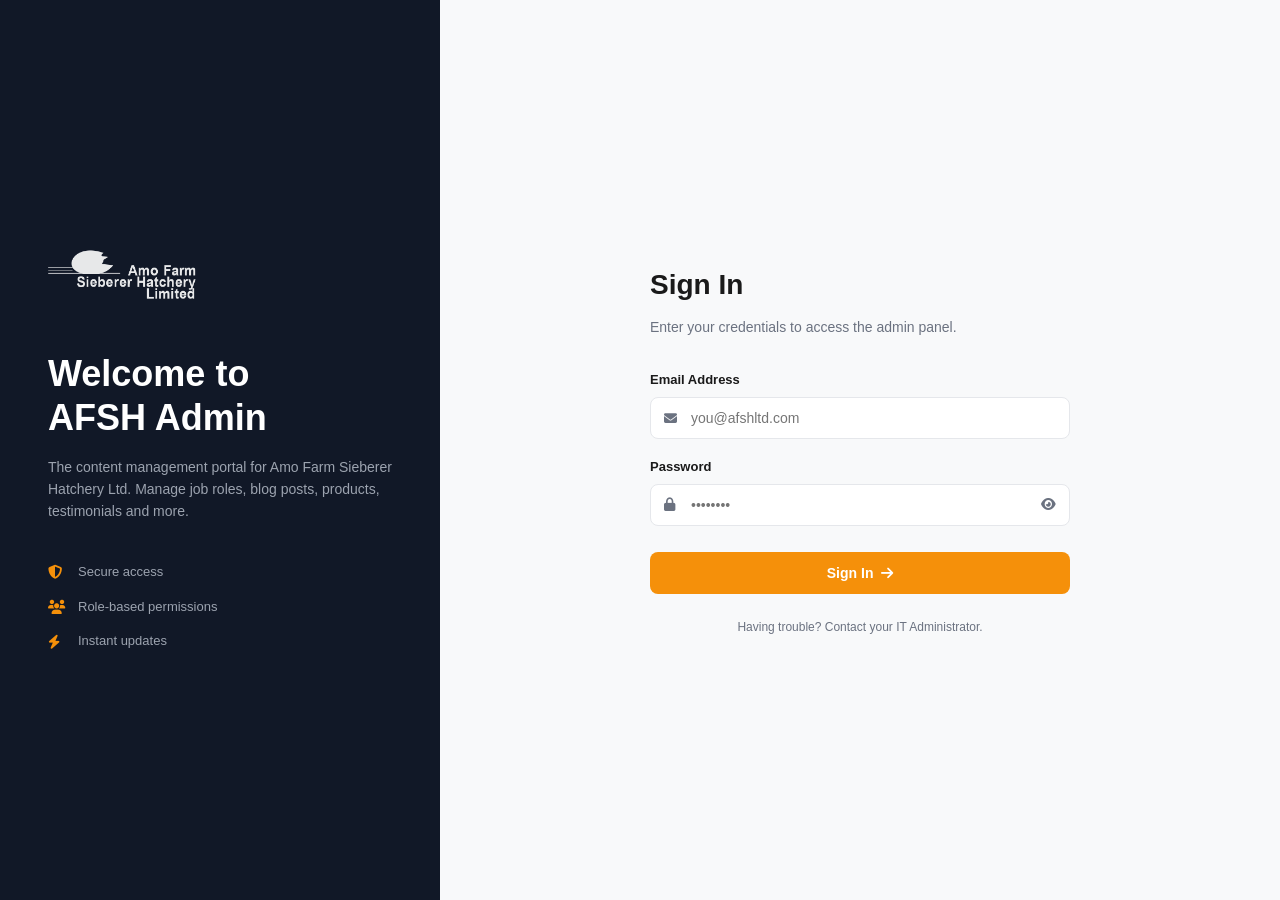
==== admin/index.html @ e3906a3b "admin pages/back end added." ====
<!DOCTYPE html>
<html lang="en">
<head>
  <meta charset="UTF-8"/>
  <meta name="viewport" content="width=device-width, initial-scale=1.0"/>
  <title>AFSH Admin – Login</title>
  <link rel="stylesheet" href="https://cdnjs.cloudflare.com/ajax/libs/font-awesome/6.5.0/css/all.min.css"/>
  <link href="https://api.fontshare.com/v2/css?f[]=clash-grotesk@200,300,400,500,600,700,1&display=swap" rel="stylesheet"/>
  <link rel="stylesheet" href="admin.css"/>
</head>
<body class="login-page">

  <div class="login-wrap">

    <div class="login-left">
      <div class="login-left-inner">
        <div class="login-logo">
          <img src="../AMOfarm-LOGO.png" alt="AFSH Logo"/>
        </div>
        <h1>Welcome to<br>AFSH Admin</h1>
        <p>The content management portal for Amo Farm Sieberer Hatchery Ltd. Manage job roles, blog posts, products, testimonials and more.</p>
        <div class="login-features">
          <div class="login-feature">
            <i class="fa-solid fa-shield-halved"></i>
            <span>Secure access</span>
          </div>
          <div class="login-feature">
            <i class="fa-solid fa-users"></i>
            <span>Role-based permissions</span>
          </div>
          <div class="login-feature">
            <i class="fa-solid fa-bolt"></i>
            <span>Instant updates</span>
          </div>
        </div>
      </div>
    </div>

    <div class="login-right">
      <div class="login-form-wrap">
        <h2>Sign In</h2>
        <p class="login-sub">Enter your credentials to access the admin panel.</p>

        <div class="alert alert-error" id="loginError" style="display:none;">
          <i class="fa-solid fa-circle-exclamation"></i>
          <span id="loginErrorMsg">Invalid email or password.</span>
        </div>

        <form id="loginForm">
          <div class="form-group">
            <label>Email Address</label>
            <div class="input-wrap">
              <i class="fa-solid fa-envelope"></i>
              <input type="email" id="loginEmail" placeholder="you@afshltd.com" required/>
            </div>
          </div>
          <div class="form-group">
            <label>Password</label>
            <div class="input-wrap">
              <i class="fa-solid fa-lock"></i>
              <input type="password" id="loginPassword" placeholder="••••••••" required/>
              <button type="button" class="toggle-pass" onclick="togglePassword()">
                <i class="fa-solid fa-eye" id="eyeIcon"></i>
              </button>
            </div>
          </div>
          <button type="submit" class="btn-login" id="loginBtn">
            Sign In &nbsp;<i class="fa-solid fa-arrow-right"></i>
          </button>
        </form>

        <p class="login-footer">Having trouble? Contact your IT Administrator.</p>
      </div>
    </div>

  </div>

  <script src="admin.js"></script>
  <script>
    // Toggle password visibility
    function togglePassword() {
      var input = document.getElementById('loginPassword');
      var icon  = document.getElementById('eyeIcon');
      if (input.type === 'password') {
        input.type = 'text';
        icon.className = 'fa-solid fa-eye-slash';
      } else {
        input.type = 'password';
        icon.className = 'fa-solid fa-eye';
      }
    }

    document.getElementById('loginForm').addEventListener('submit', async function(e) {
      e.preventDefault();
      var btn   = document.getElementById('loginBtn');
      var error = document.getElementById('loginError');
      var email = document.getElementById('loginEmail').value;
      var pass  = document.getElementById('loginPassword').value;

      btn.innerHTML = '<i class="fa-solid fa-spinner fa-spin"></i> Signing in...';
      btn.disabled  = true;
      error.style.display = 'none';

      var result = await adminLogin(email, pass);

      if (result.success) {
        window.location.href = 'dashboard.html';
      } else {
        error.style.display = 'flex';
        document.getElementById('loginErrorMsg').textContent = result.message || 'Invalid email or password.';
        btn.innerHTML = 'Sign In &nbsp;<i class="fa-solid fa-arrow-right"></i>';
        btn.disabled  = false;
      }
    });

    // If already logged in redirect to dashboard
    if (localStorage.getItem('afsh_admin_user')) {
      window.location.href = 'dashboard.html';
    }
  </script>
</body>
</html>
---- admin/admin.css ----
*, *::before, *::after {
  box-sizing: border-box;
  margin: 0;
  padding: 0;
}

:root {
  --orange:      #F5900A;
  --orange-dark: #C97200;
  --orange-light:#FFF3E0;
  --white:       #FFFFFF;
  --offwhite:    #F8F9FA;
  --text:        #1A1A1A;
  --text-muted:  #6B7280;
  --border:      #E5E7EB;
  --sidebar-bg:  #111827;
  --sidebar-text:#9CA3AF;
  --success:     #10B981;
  --error:       #EF4444;
  --dark:        #111111;
}

body {
  font-family: 'Clash Grotesk', sans-serif;
  background: var(--offwhite);
  color: var(--text);
  line-height: 1.6;
}

a { text-decoration: none; color: inherit; }

img { max-width: 100%; display: block; }

.login-page {
  background: var(--offwhite);
  min-height: 100vh;
  display: flex;
  align-items: stretch;
}

.login-wrap {
  display: flex;
  width: 100%;
  min-height: 100vh;
}

.login-left {
  width: 440px;
  flex-shrink: 0;
  background: var(--sidebar-bg);
  display: flex;
  align-items: center;
  padding: 48px;
}

.login-left-inner {
  width: 100%;
}

.login-logo {
  margin-bottom: 48px;
}

.login-logo img {
  height: 56px;
  width: auto;
  filter: brightness(0) invert(1);
  opacity: 0.9;
}

.login-left h1 {
  font-size: 36px;
  font-weight: 700;
  color: var(--white);
  line-height: 44px;
  margin-bottom: 16px;
}

.login-left p {
  font-size: 14px;
  color: var(--sidebar-text);
  line-height: 22px;
  margin-bottom: 40px;
  font-weight: 300;
}

.login-features {
  display: flex;
  flex-direction: column;
  gap: 14px;
}

.login-feature {
  display: flex;
  align-items: center;
  gap: 12px;
  font-size: 13px;
  color: var(--sidebar-text);
}

.login-feature i {
  color: var(--orange);
  font-size: 14px;
  width: 18px;
}

.login-right {
  flex: 1;
  display: flex;
  align-items: center;
  justify-content: center;
  padding: 48px;
}

.login-form-wrap {
  width: 100%;
  max-width: 420px;
}

.login-form-wrap h2 {
  font-size: 28px;
  font-weight: 700;
  color: var(--text);
  margin-bottom: 8px;
}

.login-sub {
  font-size: 14px;
  color: var(--text-muted);
  margin-bottom: 32px;
}

.form-group {
  display: flex;
  flex-direction: column;
  gap: 6px;
  margin-bottom: 18px;
}

.form-group label {
  font-size: 13px;
  font-weight: 600;
  color: var(--text);
}

.form-group label small {
  font-weight: 300;
  color: var(--text-muted);
  margin-left: 6px;
}

.input-wrap {
  position: relative;
  display: flex;
  align-items: center;
}

.input-wrap > i {
  position: absolute;
  left: 14px;
  color: var(--text-muted);
  font-size: 13px;
}

.input-wrap input {
  width: 100%;
  padding: 12px 14px 12px 40px;
  border: 1px solid var(--border);
  border-radius: 8px;
  background: var(--white);
  font-size: 14px;
  font-family: 'Clash Grotesk', sans-serif;
  color: var(--text);
  outline: none;
  transition: border-color 0.2s;
}

.input-wrap input:focus {
  border-color: var(--orange);
}

.toggle-pass {
  position: absolute;
  right: 14px;
  background: none;
  border: none;
  cursor: pointer;
  color: var(--text-muted);
  font-size: 13px;
}

.btn-login {
  width: 100%;
  padding: 13px;
  background: var(--orange);
  color: var(--white);
  border: none;
  border-radius: 8px;
  font-size: 14px;
  font-weight: 600;
  font-family: 'Clash Grotesk', sans-serif;
  cursor: pointer;
  transition: background 0.2s, transform 0.2s;
  margin-top: 8px;
}

.btn-login:hover {
  background: var(--orange-dark);
  transform: translateY(-1px);
}

.btn-login:disabled {
  opacity: 0.7;
  cursor: not-allowed;
  transform: none;
}

.login-footer {
  text-align: center;
  font-size: 12px;
  color: var(--text-muted);
  margin-top: 24px;
}

.dashboard-page {
  display: flex;
  min-height: 100vh;
}

.sidebar {
  width: 240px;
  flex-shrink: 0;
  background: var(--sidebar-bg);
  display: flex;
  flex-direction: column;
  position: fixed;
  top: 0;
  left: 0;
  bottom: 0;
  z-index: 200;
  overflow-y: auto;
  transition: transform 0.3s;
}

.sidebar-logo {
  display: flex;
  align-items: center;
  gap: 10px;
  padding: 20px 20px 16px;
  border-bottom: 1px solid rgba(255,255,255,0.08);
  margin-bottom: 8px;
}

.sidebar-logo img {
  height: 36px;
  width: auto;
  filter: brightness(0) invert(1);
  opacity: 0.9;
}

.sidebar-logo span {
  font-size: 12px;
  font-weight: 600;
  color: var(--sidebar-text);
  text-transform: uppercase;
  letter-spacing: 0.5px;
}

.sidebar-nav {
  display: flex;
  flex-direction: column;
  padding: 8px 12px;
  flex: 1;
}

.nav-section-label {
  font-size: 10px;
  font-weight: 700;
  letter-spacing: 1.5px;
  text-transform: uppercase;
  color: rgba(255,255,255,0.25);
  padding: 16px 8px 6px;
}

.nav-item {
  display: flex;
  align-items: center;
  gap: 10px;
  padding: 10px 12px;
  border-radius: 8px;
  font-size: 13px;
  font-weight: 500;
  color: var(--sidebar-text);
  text-decoration: none;
  transition: background 0.2s, color 0.2s;
  margin-bottom: 2px;
  position: relative;
}

.nav-item:hover {
  background: rgba(255,255,255,0.06);
  color: var(--white);
}

.nav-item.active {
  background: var(--orange);
  color: var(--white);
}

.nav-item i {
  width: 16px;
  font-size: 14px;
}

.nav-item.logout {
  margin-top: auto;
  color: #EF4444;
}

.nav-item.logout:hover {
  background: rgba(239,68,68,0.1);
  color: #EF4444;
}

.nav-badge {
  margin-left: auto;
  background: var(--error);
  color: var(--white);
  font-size: 10px;
  font-weight: 700;
  padding: 2px 6px;
  border-radius: 100px;
  display: none;
}

.main-content {
  margin-left: 240px;
  flex: 1;
  display: flex;
  flex-direction: column;
  min-height: 100vh;
}

.topbar {
  height: 64px;
  background: var(--white);
  border-bottom: 1px solid var(--border);
  display: flex;
  align-items: center;
  justify-content: space-between;
  padding: 0 28px;
  position: sticky;
  top: 0;
  z-index: 100;
}

.sidebar-toggle {
  background: none;
  border: none;
  font-size: 18px;
  color: var(--text-muted);
  cursor: pointer;
  display: none;
  padding: 4px;
}

.topbar-right {
  display: flex;
  align-items: center;
  gap: 16px;
}

.topbar-user {
  display: flex;
  align-items: center;
  gap: 10px;
}

.user-avatar {
  width: 36px;
  height: 36px;
  border-radius: 50%;
  background: var(--orange);
  color: var(--white);
  font-size: 13px;
  font-weight: 700;
  display: flex;
  align-items: center;
  justify-content: center;
}

.user-name {
  display: block;
  font-size: 13px;
  font-weight: 600;
  color: var(--text);
}

.user-role {
  display: block;
  font-size: 11px;
  color: var(--text-muted);
  text-transform: capitalize;
}

.alert {
  display: flex;
  align-items: center;
  gap: 10px;
  padding: 12px 20px;
  font-size: 13px;
  font-weight: 500;
  margin: 16px 28px 0;
  border-radius: 8px;
}

.alert-success {
  background: #D1FAE5;
  color: #065F46;
  border: 1px solid #A7F3D0;
}

.alert-error {
  background: #FEE2E2;
  color: #991B1B;
  border: 1px solid #FECACA;
}

.content-section {
  display: none;
  padding: 28px;
  flex: 1;
}

.content-section.active {
  display: block;
}

.section-header {
  display: flex;
  align-items: flex-start;
  justify-content: space-between;
  margin-bottom: 24px;
  gap: 16px;
}

.section-header h2 {
  font-size: 22px;
  font-weight: 700;
  color: var(--text);
  margin-bottom: 4px;
}

.section-header p {
  font-size: 13px;
  color: var(--text-muted);
}

.btn-primary {
  display: inline-flex;
  align-items: center;
  gap: 6px;
  padding: 10px 20px;
  background: var(--orange);
  color: var(--white);
  border: none;
  border-radius: 8px;
  font-size: 13px;
  font-weight: 600;
  font-family: 'Clash Grotesk', sans-serif;
  cursor: pointer;
  transition: background 0.2s, transform 0.2s;
  text-decoration: none;
}

.btn-primary:hover {
  background: var(--orange-dark);
  transform: translateY(-1px);
}

.btn-secondary {
  display: inline-flex;
  align-items: center;
  gap: 6px;
  padding: 10px 20px;
  background: var(--offwhite);
  color: var(--text);
  border: 1px solid var(--border);
  border-radius: 8px;
  font-size: 13px;
  font-weight: 600;
  font-family: 'Clash Grotesk', sans-serif;
  cursor: pointer;
  transition: background 0.2s;
}

.btn-secondary:hover {
  background: var(--border);
}

.btn-danger {
  display: inline-flex;
  align-items: center;
  gap: 6px;
  padding: 10px 20px;
  background: var(--error);
  color: var(--white);
  border: none;
  border-radius: 8px;
  font-size: 13px;
  font-weight: 600;
  font-family: 'Clash Grotesk', sans-serif;
  cursor: pointer;
  transition: background 0.2s;
}

.btn-danger:hover {
  background: #DC2626;
}

.btn-icon {
  width: 32px;
  height: 32px;
  border-radius: 6px;
  border: 1px solid var(--border);
  background: var(--white);
  color: var(--text-muted);
  font-size: 12px;
  cursor: pointer;
  display: inline-flex;
  align-items: center;
  justify-content: center;
  transition: all 0.2s;
}

.btn-edit:hover {
  background: var(--orange-light);
  color: var(--orange);
  border-color: var(--orange);
}

.btn-delete:hover {
  background: #FEE2E2;
  color: var(--error);
  border-color: var(--error);
}

.data-table-wrap {
  background: var(--white);
  border-radius: 12px;
  border: 1px solid var(--border);
  overflow: hidden;
}

.data-table {
  width: 100%;
  border-collapse: collapse;
  font-size: 13px;
}

.data-table thead {
  background: var(--offwhite);
  border-bottom: 1px solid var(--border);
}

.data-table th {
  padding: 12px 16px;
  text-align: left;
  font-size: 11px;
  font-weight: 700;
  color: var(--text-muted);
  text-transform: uppercase;
  letter-spacing: 0.5px;
  white-space: nowrap;
}

.data-table td {
  padding: 14px 16px;
  border-bottom: 1px solid var(--border);
  color: var(--text);
  vertical-align: middle;
}

.data-table tr:last-child td {
  border-bottom: none;
}

.data-table tbody tr:hover {
  background: var(--offwhite);
}

.data-table tr.unread-row {
  background: #FFF7ED;
}

.loading-row,
.empty-row {
  text-align: center;
  color: var(--text-muted);
  padding: 40px 16px !important;
  font-size: 13px;
}

.actions {
  display: flex;
  gap: 6px;
  white-space: nowrap;
}

.truncate {
  max-width: 200px;
  overflow: hidden;
  text-overflow: ellipsis;
  white-space: nowrap;
}

.badge {
  display: inline-block;
  padding: 3px 10px;
  border-radius: 100px;
  font-size: 11px;
  font-weight: 600;
}

.badge-active {
  background: #D1FAE5;
  color: #065F46;
}

.badge-inactive {
  background: #FEE2E2;
  color: #991B1B;
}

.badge-featured {
  background: var(--orange-light);
  color: var(--orange-dark);
}

.modal-overlay {
  display: none;
  position: fixed;
  inset: 0;
  background: rgba(0,0,0,0.5);
  z-index: 300;
}

.modal {
  display: none;
  position: fixed;
  top: 50%;
  left: 50%;
  transform: translate(-50%, -50%);
  width: 90%;
  max-width: 680px;
  max-height: 90vh;
  background: var(--white);
  border-radius: 12px;
  z-index: 400;
  flex-direction: column;
  overflow: hidden;
}

.delete-modal {
  max-width: 420px;
}

.modal-header {
  display: flex;
  align-items: center;
  justify-content: space-between;
  padding: 20px 24px;
  border-bottom: 1px solid var(--border);
  flex-shrink: 0;
}

.modal-header h3 {
  font-size: 17px;
  font-weight: 700;
  color: var(--text);
}

.modal-close {
  width: 32px;
  height: 32px;
  border-radius: 6px;
  border: 1px solid var(--border);
  background: transparent;
  color: var(--text-muted);
  font-size: 14px;
  cursor: pointer;
  display: flex;
  align-items: center;
  justify-content: center;
  transition: background 0.2s;
}

.modal-close:hover {
  background: var(--offwhite);
}

.modal-body {
  padding: 24px;
  overflow-y: auto;
  flex: 1;
}

.modal-actions {
  display: flex;
  gap: 10px;
  justify-content: flex-end;
  margin-top: 24px;
  padding-top: 20px;
  border-top: 1px solid var(--border);
}

.form-input {
  width: 100%;
  padding: 10px 14px;
  border: 1px solid var(--border);
  border-radius: 8px;
  background: var(--offwhite);
  font-size: 13px;
  font-family: 'Clash Grotesk', sans-serif;
  color: var(--text);
  outline: none;
  transition: border-color 0.2s, background 0.2s;
}

.form-input:focus {
  border-color: var(--orange);
  background: var(--white);
}

.form-textarea {
  resize: vertical;
  min-height: 90px;
  line-height: 1.6;
}

.form-textarea.tall {
  min-height: 130px;
}

.form-row {
  display: grid;
  grid-template-columns: 1fr 1fr;
  gap: 16px;
}

.message-detail {
  display: flex;
  flex-direction: column;
  gap: 16px;
}

.msg-row {
  display: flex;
  flex-direction: column;
  gap: 4px;
}

.msg-row span {
  font-size: 11px;
  font-weight: 700;
  text-transform: uppercase;
  letter-spacing: 0.5px;
  color: var(--text-muted);
}

.msg-row p {
  font-size: 14px;
  color: var(--text);
  line-height: 22px;
}

.msg-row a {
  color: var(--orange);
}

/* ── SETTINGS ── */
.settings-card {
  background: var(--white);
  border: 1px solid var(--border);
  border-radius: 12px;
  padding: 28px;
  max-width: 480px;
}

.settings-card h3 {
  font-size: 16px;
  font-weight: 700;
  margin-bottom: 20px;
  color: var(--text);
}


@media (max-width: 960px) {
  .sidebar {
    transform: translateX(-100%);
  }

  .sidebar.open {
    transform: translateX(0);
  }

  .main-content {
    margin-left: 0;
  }

  .sidebar-toggle {
    display: block;
  }

  .login-left {
    display: none;
  }

  .login-right {
    padding: 32px 24px;
  }

  .form-row {
    grid-template-columns: 1fr;
  }

  .content-section {
    padding: 20px 16px;
  }

  .topbar {
    padding: 0 16px;
  }

  .data-table-wrap {
    overflow-x: auto;
  }
}

@media (max-width: 520px) {
  .section-header {
    flex-direction: column;
    align-items: flex-start;
  }

  .modal {
    width: 95%;
    max-height: 95vh;
  }
}
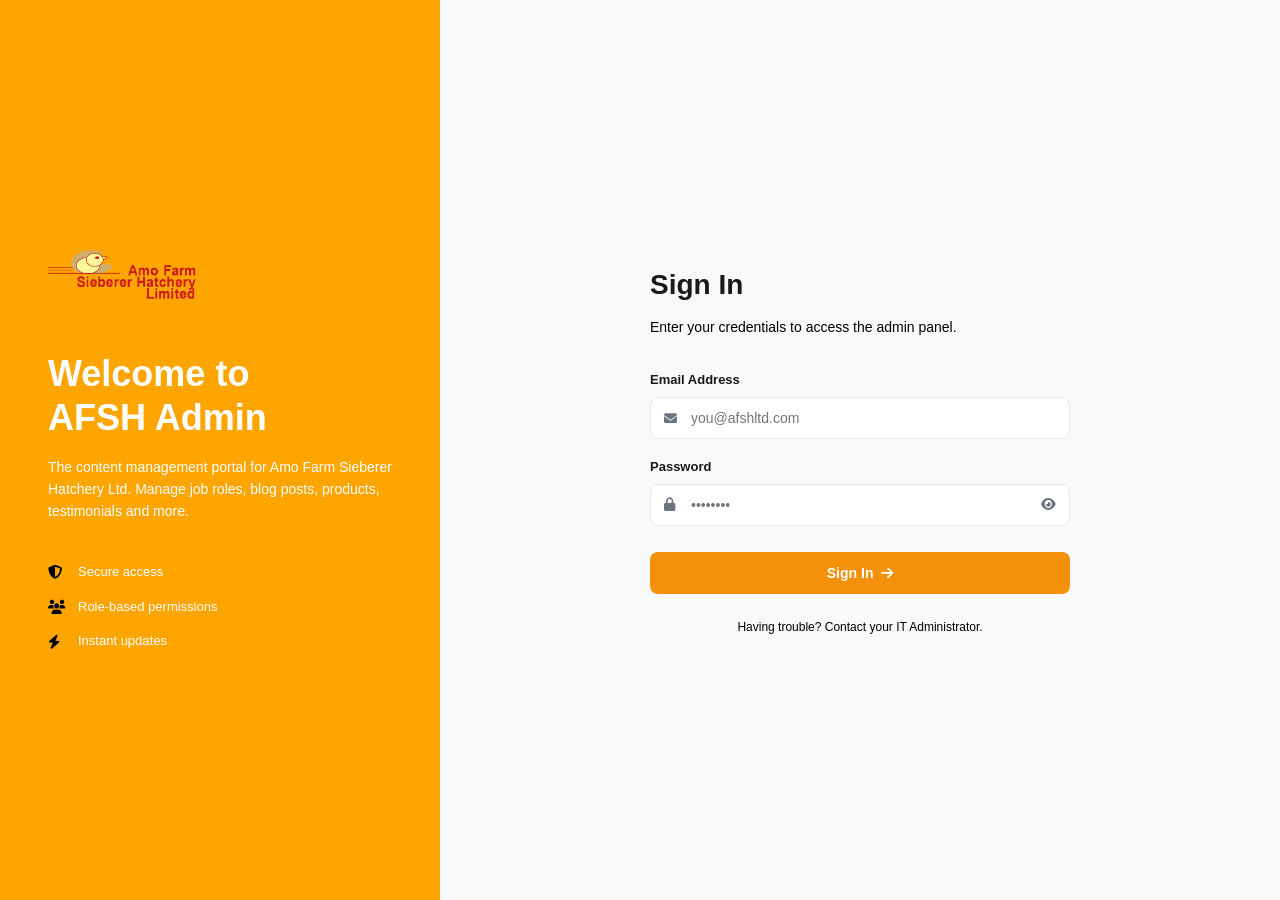
==== commit 7da14226: "admin panel." ====
--- a/admin/index.html
+++ b/admin/index.html
@@ -77,7 +77,6 @@
 
   <script src="admin.js"></script>
   <script>
-    // Toggle password visibility
     function togglePassword() {
       var input = document.getElementById('loginPassword');
       var icon  = document.getElementById('eyeIcon');
@@ -113,7 +112,6 @@
       }
     });
 
-    // If already logged in redirect to dashboard
     if (localStorage.getItem('afsh_admin_user')) {
       window.location.href = 'dashboard.html';
     }
--- a/admin/admin.css
+++ b/admin/admin.css
@@ -48,7 +48,7 @@
 .login-left {
   width: 440px;
   flex-shrink: 0;
-  background: var(--sidebar-bg);
+  background: orange;
   display: flex;
   align-items: center;
   padding: 48px;
@@ -65,8 +65,7 @@
 .login-logo img {
   height: 56px;
   width: auto;
-  filter: brightness(0) invert(1);
-  opacity: 0.9;
+
 }
 
 .login-left h1 {
@@ -79,10 +78,10 @@
 
 .login-left p {
   font-size: 14px;
-  color: var(--sidebar-text);
+  color: #fff;
+  font-weight: 500;
   line-height: 22px;
   margin-bottom: 40px;
-  font-weight: 300;
 }
 
 .login-features {
@@ -96,11 +95,11 @@
   align-items: center;
   gap: 12px;
   font-size: 13px;
-  color: var(--sidebar-text);
+  color: #fff;
 }
 
 .login-feature i {
-  color: var(--orange);
+  color: #000;
   font-size: 14px;
   width: 18px;
 }
@@ -127,7 +126,7 @@
 
 .login-sub {
   font-size: 14px;
-  color: var(--text-muted);
+  color: #000;
   margin-bottom: 32px;
 }
 
@@ -219,7 +218,7 @@
 .login-footer {
   text-align: center;
   font-size: 12px;
-  color: var(--text-muted);
+  color: #000;
   margin-top: 24px;
 }
 
@@ -231,7 +230,7 @@
 .sidebar {
   width: 240px;
   flex-shrink: 0;
-  background: var(--sidebar-bg);
+  background: orange;
   display: flex;
   flex-direction: column;
   position: fixed;
@@ -245,6 +244,7 @@
 
 .sidebar-logo {
   display: flex;
+  flex-direction: column;
   align-items: center;
   gap: 10px;
   padding: 20px 20px 16px;
@@ -253,16 +253,14 @@
 }
 
 .sidebar-logo img {
-  height: 36px;
-  width: auto;
-  filter: brightness(0) invert(1);
-  opacity: 0.9;
-}
-
-.sidebar-logo span {
+  height: 80px;
+  width: 200px;
+}
+
+.sidebar-logo p {
   font-size: 12px;
   font-weight: 600;
-  color: var(--sidebar-text);
+  color:#000;
   text-transform: uppercase;
   letter-spacing: 0.5px;
 }
@@ -279,7 +277,7 @@
   font-weight: 700;
   letter-spacing: 1.5px;
   text-transform: uppercase;
-  color: rgba(255,255,255,0.25);
+  color: #000;
   padding: 16px 8px 6px;
 }
 
@@ -291,7 +289,7 @@
   border-radius: 8px;
   font-size: 13px;
   font-weight: 500;
-  color: var(--sidebar-text);
+  color: #000;
   text-decoration: none;
   transition: background 0.2s, color 0.2s;
   margin-bottom: 2px;
@@ -315,12 +313,12 @@
 
 .nav-item.logout {
   margin-top: auto;
-  color: #EF4444;
+  color: red;
 }
 
 .nav-item.logout:hover {
   background: rgba(239,68,68,0.1);
-  color: #EF4444;
+  color: white;
 }
 
 .nav-badge {
